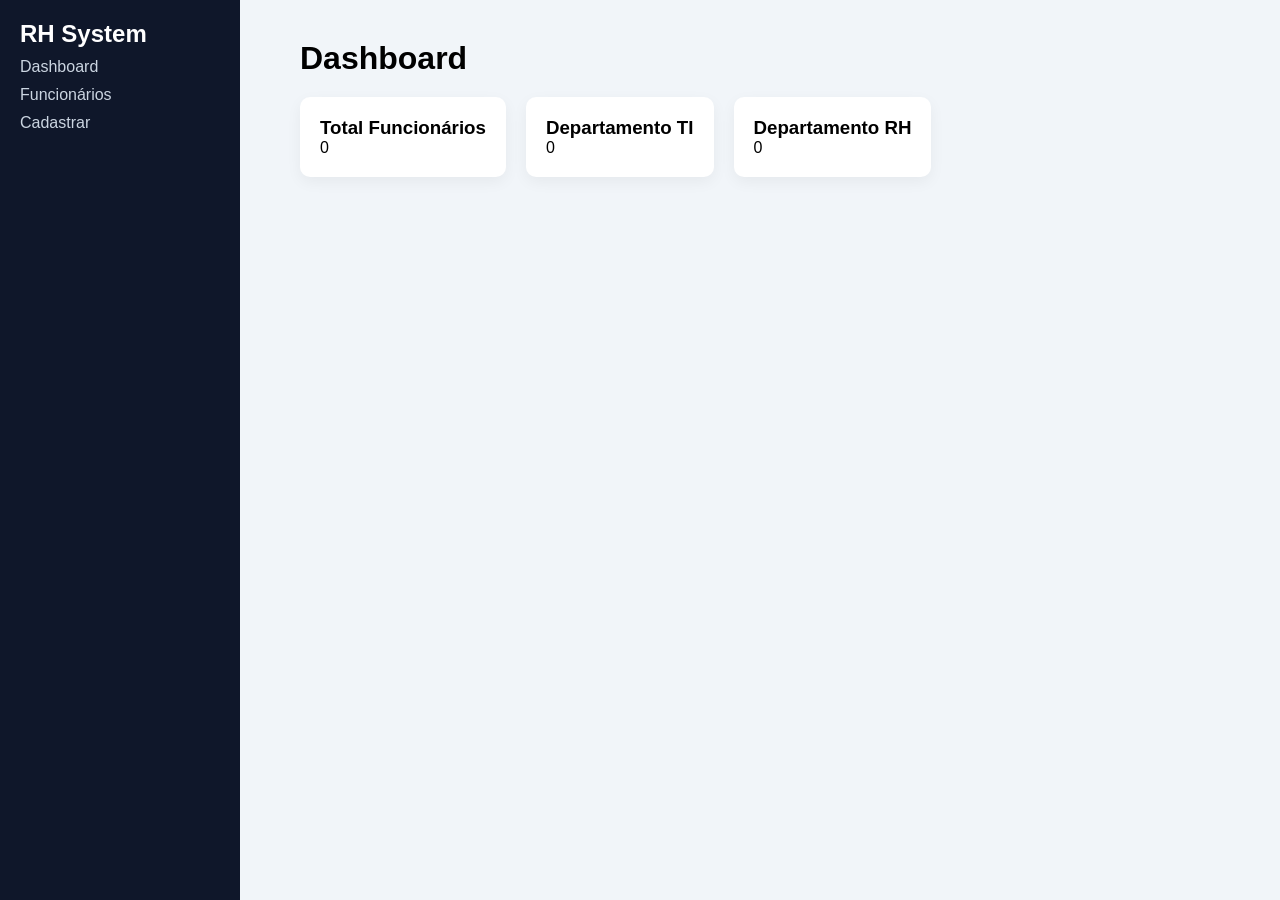
==== index.html @ 02bfdf27 "FrontEnd do projeto" ====
<!DOCTYPE html>
<html lang="pt-BR">
<head>
  <meta charset="UTF-8">
  <title>Dashboard - RH System</title>
  <link rel="stylesheet" href="css/style.css">
</head>
<body>

<aside class="sidebar">
  <h2>RH System</h2>
  <nav>
    <a href="index.html">Dashboard</a>
    <a href="funcionarios.html">Funcionários</a>
    <a href="cadastro.html">Cadastrar</a>
  </nav>
</aside>

<main class="content">
  <h1>Dashboard</h1>

  <div class="cards">
    <div class="card">
      <h3>Total Funcionários</h3>
      <p id="total"></p>
    </div>

    <div class="card">
      <h3>Departamento TI</h3>
      <p id="totalTI"></p>
    </div>

    <div class="card">
      <h3>Departamento RH</h3>
      <p id="totalRH"></p>
    </div>
  </div>
</main>

<script src="js/database.js"></script>
<script src="js/dashboard.js"></script>
</body>
</html>
---- css/style.css ----
* {
  margin: 0;
  padding: 0;
  box-sizing: border-box;
  font-family: Arial;
}

body {
  display: flex;
  background: #f1f5f9;
}

.sidebar {
  width: 240px;
  height: 100vh;
  background: #0f172a;
  color: white;
  padding: 20px;
  position: fixed;
}

.sidebar a {
  display: block;
  color: #cbd5e1;
  margin: 10px 0;
  text-decoration: none;
}

.sidebar a:hover {
  color: white;
}

.content {
  margin-left: 260px;
  padding: 40px;
  width: 100%;
}

.cards {
  display: flex;
  gap: 20px;
  margin-top: 20px;
}

.card {
  background: white;
  padding: 20px;
  border-radius: 10px;
  box-shadow: 0 5px 15px rgba(0,0,0,0.05);
}

.form {
  display: flex;
  flex-direction: column;
  gap: 15px;
  max-width: 400px;
}

input, select {
  padding: 8px;
}

button {
  padding: 8px;
  background: #2563eb;
  color: white;
  border: none;
  cursor: pointer;
}

table {
  width: 100%;
  margin-top: 20px;
  background: white;
  border-collapse: collapse;
}

th, td {
  padding: 10px;
  border-bottom: 1px solid #ddd;
}

@media (max-width: 768px) {
  .sidebar {
    position: relative;
    width: 100%;
    height: auto;
  }
  .content {
    margin-left: 0;
  }
}
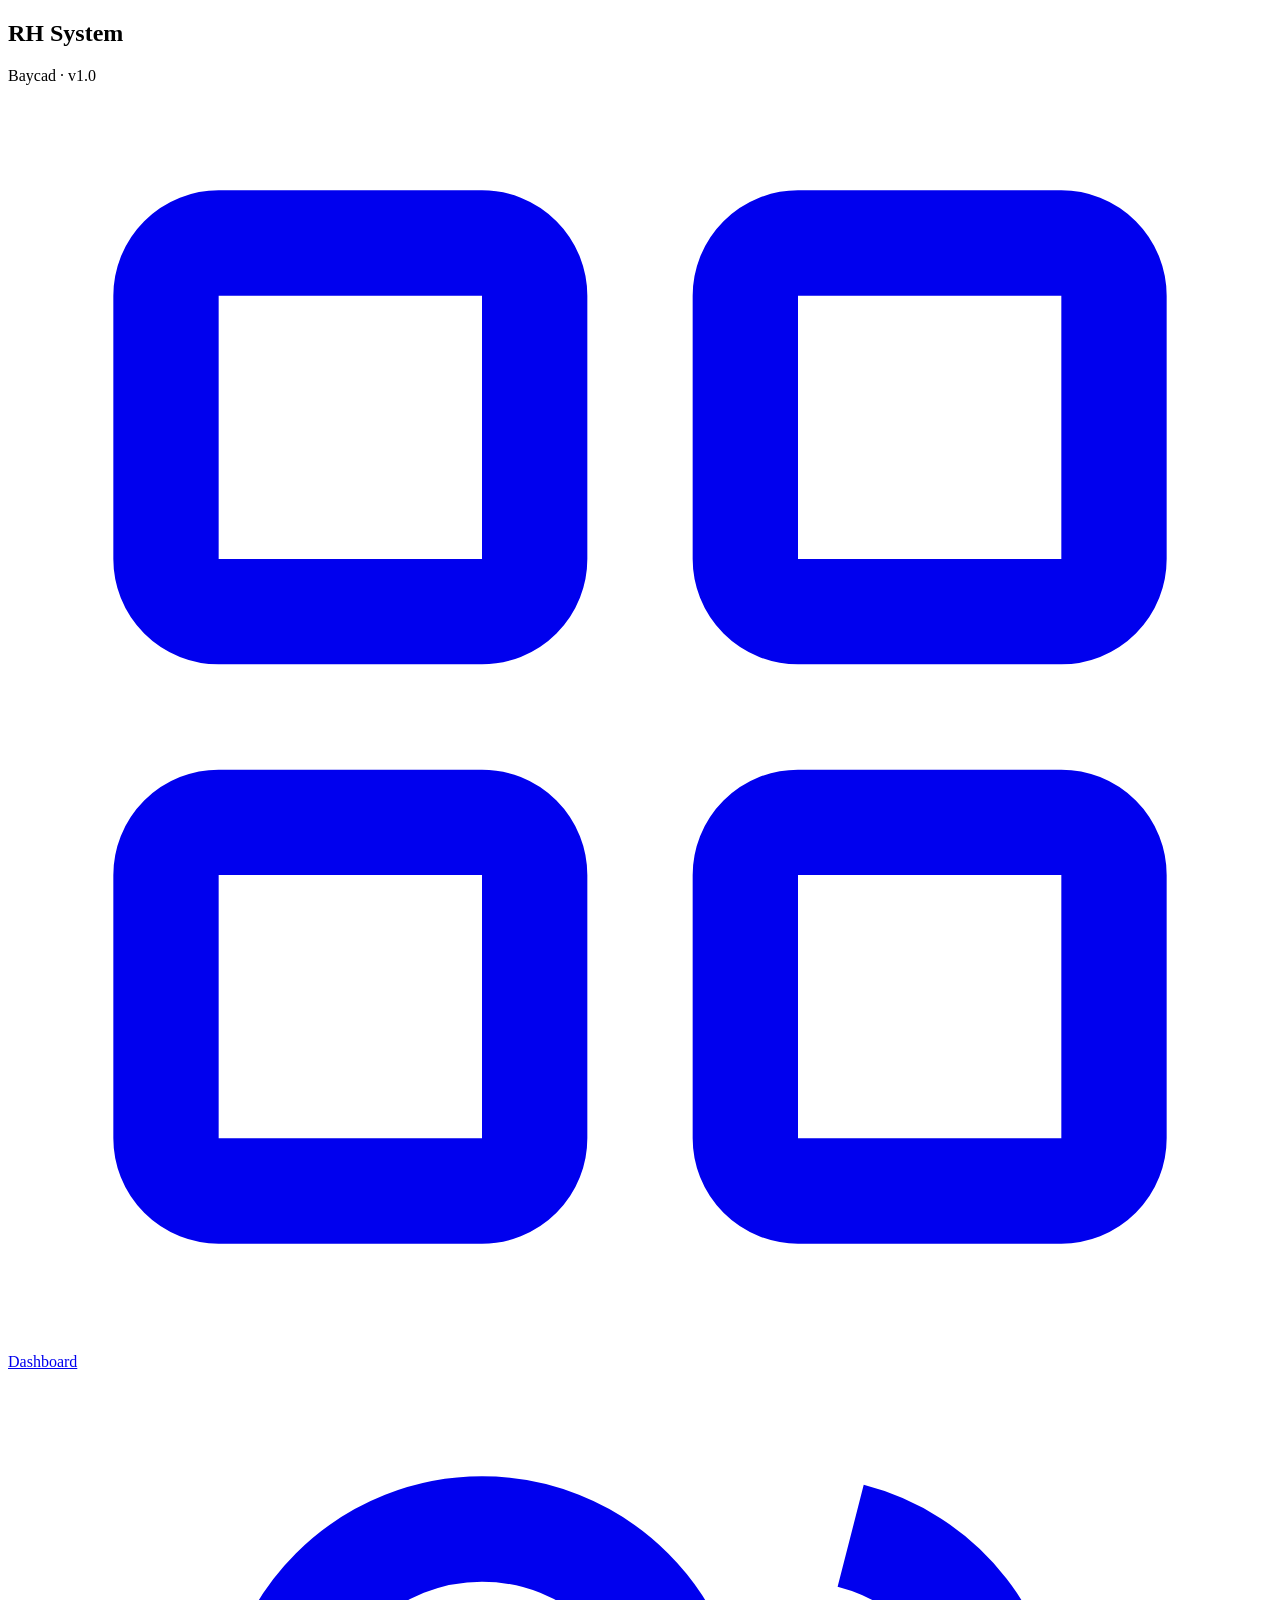
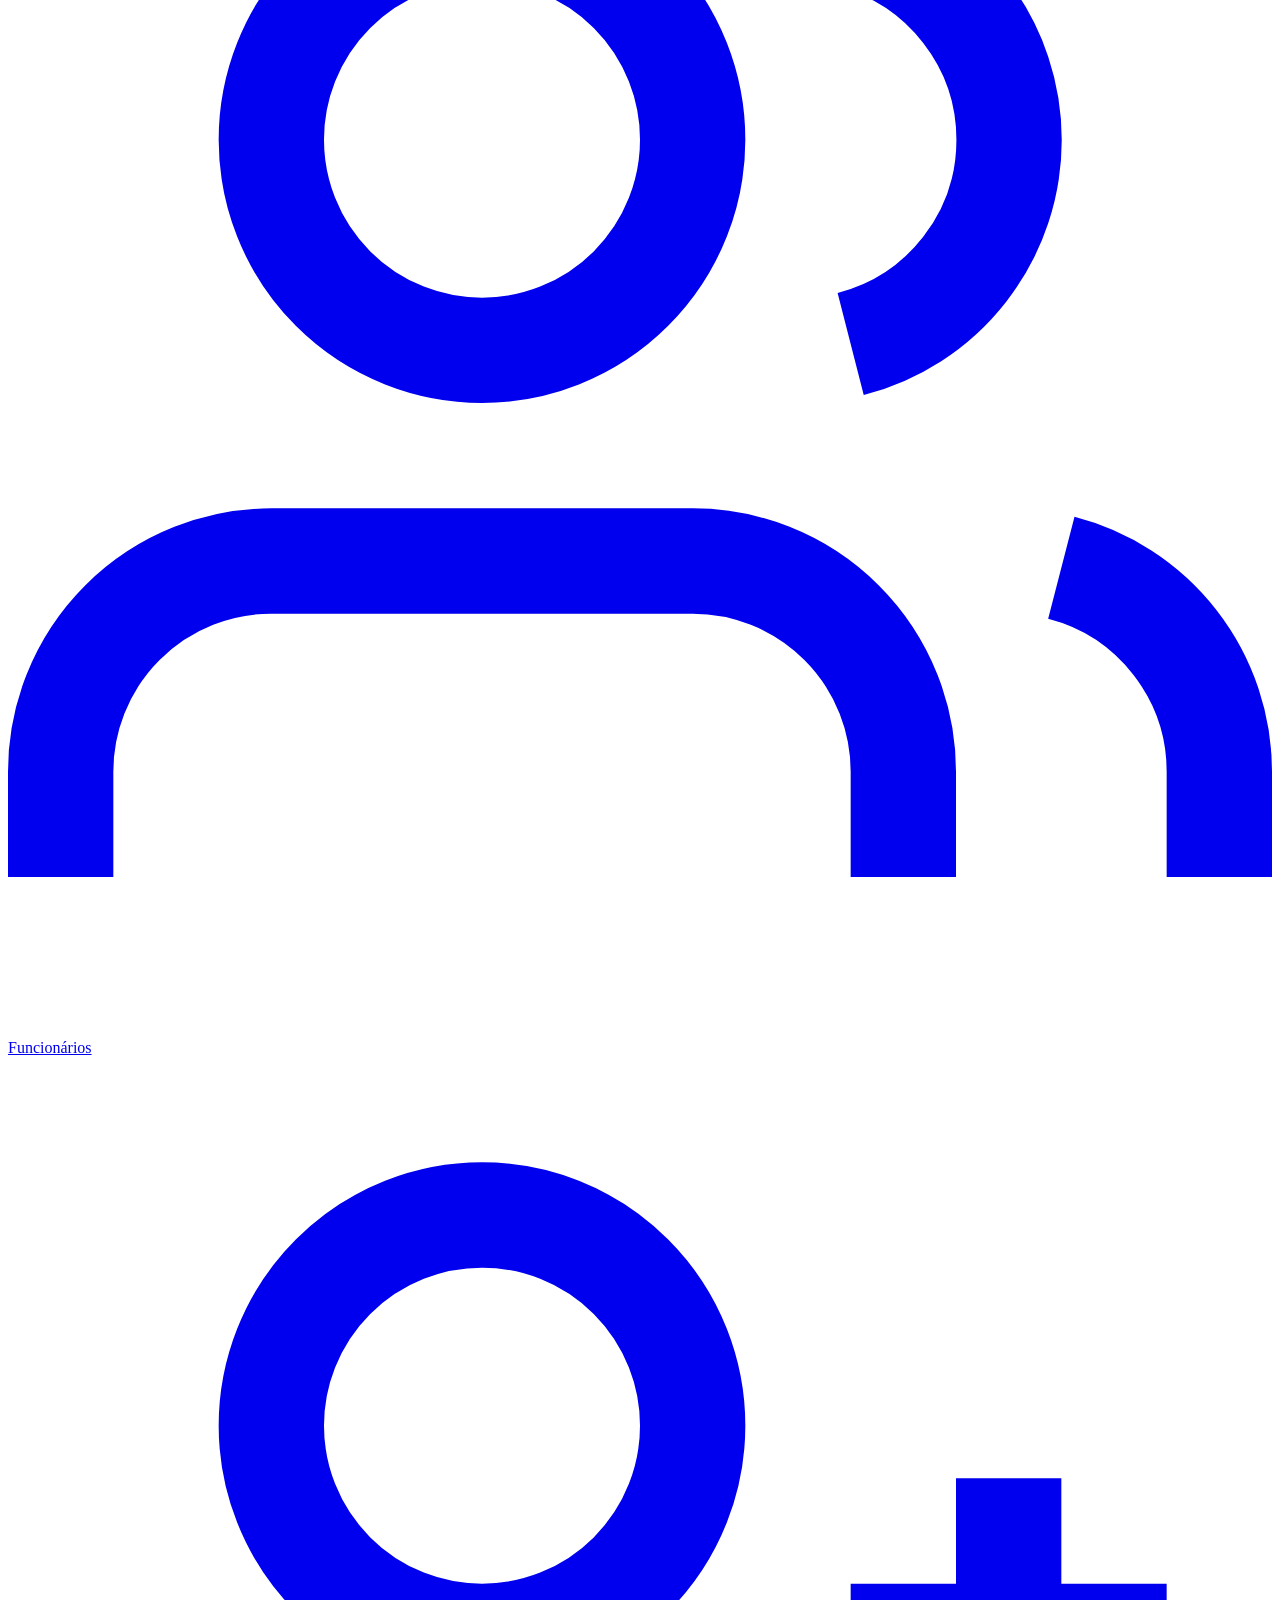
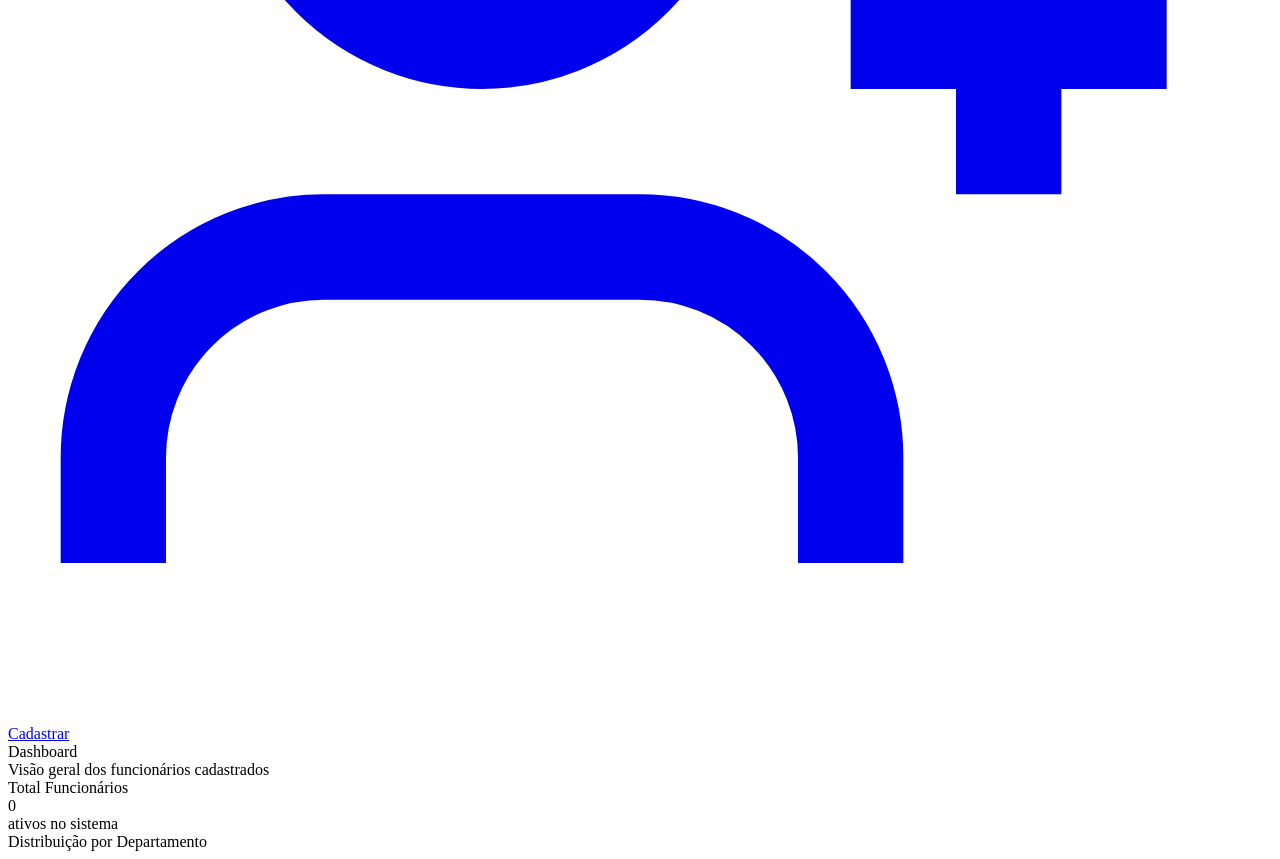
==== commit 5e9f9cc1: "atualização da interface do site" ====
--- a/index.html
+++ b/index.html
@@ -2,42 +2,75 @@
 <html lang="pt-BR">
 <head>
   <meta charset="UTF-8">
-  <title>Dashboard - RH System</title>
-  <link rel="stylesheet" href="css/style.css">
+  <meta name="viewport" content="width=device-width, initial-scale=1.0">
+  <title>Baycad RH — Dashboard</title>
+  <link href="https://fonts.googleapis.com/css2?family=DM+Sans:wght@300;400;500;600;700&family=DM+Mono:wght@400;500&display=swap" rel="stylesheet">
+  <link rel="stylesheet" href="/frontend/css/style.css">
 </head>
 <body>
 
-<aside class="sidebar">
-  <h2>RH System</h2>
-  <nav>
-    <a href="index.html">Dashboard</a>
-    <a href="funcionarios.html">Funcionários</a>
-    <a href="cadastro.html">Cadastrar</a>
+  <!-- SIDEBAR -->
+  <nav class="sidebar">
+    <div class="sidebar-logo">
+      <h1>RH System</h1>
+      <span>Baycad · v1.0</span>
+    </div>
+    <div class="sidebar-nav">
+      <a class="nav-item active" href="/frontend/index.html">
+        <svg class="nav-icon" fill="none" stroke="currentColor" stroke-width="2" viewBox="0 0 24 24">
+          <rect x="3" y="3" width="7" height="7" rx="1"/>
+          <rect x="14" y="3" width="7" height="7" rx="1"/>
+          <rect x="3" y="14" width="7" height="7" rx="1"/>
+          <rect x="14" y="14" width="7" height="7" rx="1"/>
+        </svg>
+        Dashboard
+      </a>
+      <a class="nav-item" href="/frontend/funcionarios.html">
+        <svg class="nav-icon" fill="none" stroke="currentColor" stroke-width="2" viewBox="0 0 24 24">
+          <path d="M17 21v-2a4 4 0 0 0-4-4H5a4 4 0 0 0-4 4v2"/>
+          <circle cx="9" cy="7" r="4"/>
+          <path d="M23 21v-2a4 4 0 0 0-3-3.87"/>
+          <path d="M16 3.13a4 4 0 0 1 0 7.75"/>
+        </svg>
+        Funcionários
+      </a>
+      <a class="nav-item" href="/frontend/cadastro.html">
+        <svg class="nav-icon" fill="none" stroke="currentColor" stroke-width="2" viewBox="0 0 24 24">
+          <path d="M16 21v-2a4 4 0 0 0-4-4H6a4 4 0 0 0-4 4v2"/>
+          <circle cx="9" cy="7" r="4"/>
+          <line x1="19" y1="8" x2="19" y2="14"/>
+          <line x1="22" y1="11" x2="16" y2="11"/>
+        </svg>
+        Cadastrar
+      </a>
+    </div>
   </nav>
-</aside>
 
-<main class="content">
-  <h1>Dashboard</h1>
-
-  <div class="cards">
-    <div class="card">
-      <h3>Total Funcionários</h3>
-      <p id="total"></p>
+  <!-- MAIN -->
+  <main class="main">
+    <div class="page-header">
+      <div class="page-title">Dashboard</div>
+      <div class="page-subtitle">Visão geral dos funcionários cadastrados</div>
     </div>
 
-    <div class="card">
-      <h3>Departamento TI</h3>
-      <p id="totalTI"></p>
+    <div class="stats-grid">
+      <div class="stat-card accent">
+        <div class="stat-label">Total Funcionários</div>
+        <div class="stat-value" id="dash-total">0</div>
+        <div class="stat-badge">ativos no sistema</div>
+      </div>
+      <div id="dept-cards-container"></div>
     </div>
 
-    <div class="card">
-      <h3>Departamento RH</h3>
-      <p id="totalRH"></p>
-    </div>
-  </div>
-</main>
+    <div class="section-title">Distribuição por Departamento</div>
+    <div class="dept-grid" id="dept-breakdown"></div>
+  </main>
 
-<script src="js/database.js"></script>
-<script src="js/dashboard.js"></script>
+  <!-- TOASTS -->
+  <div class="toast-container" id="toasts"></div>
+
+  <script src="/frontend/js/utils.js"></script>
+  <script src="/frontend/js/dashboard.js"></script>
+
 </body>
 </html>
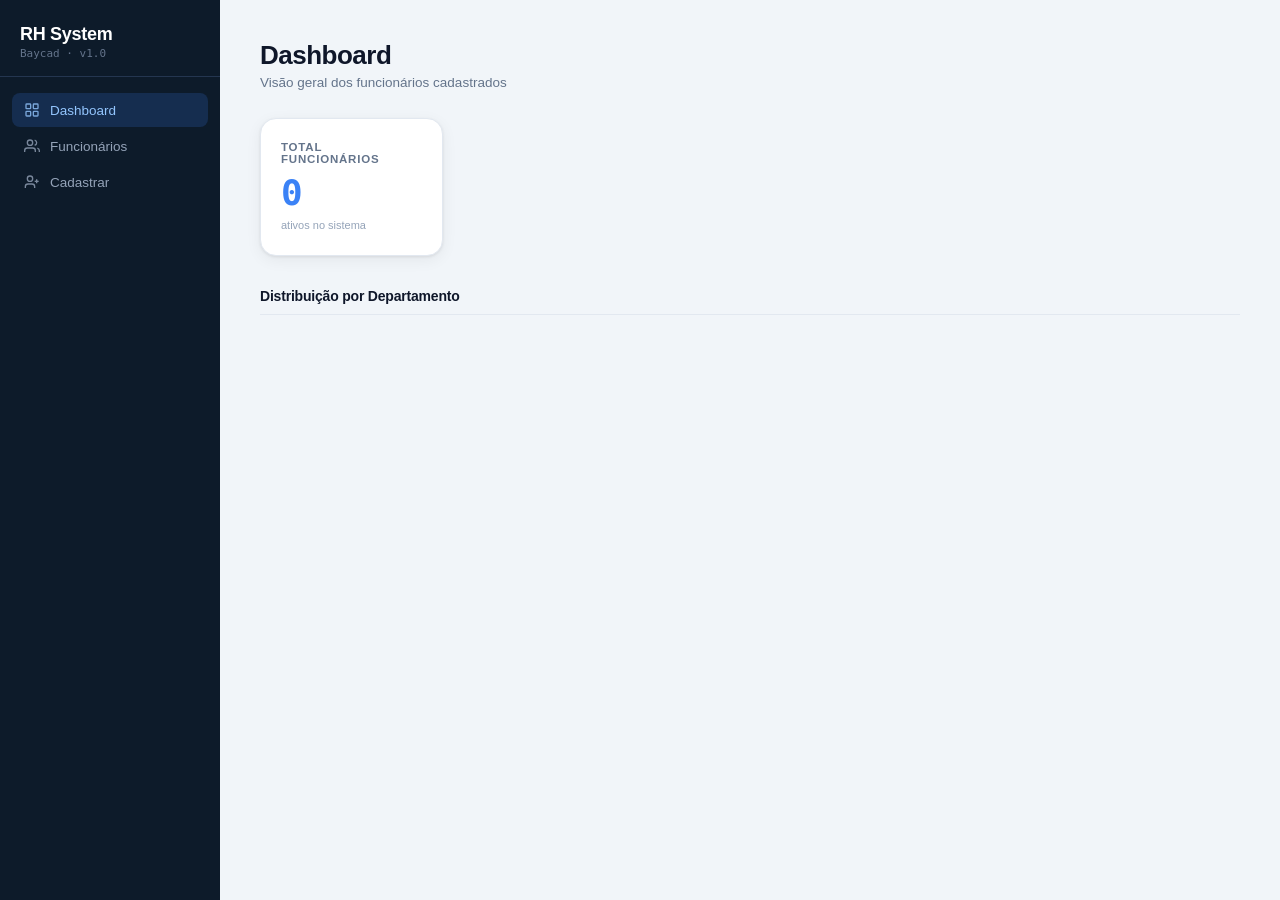
==== commit 344bebd4: "fix: corrige caminho do CSS" ====
--- a/index.html
+++ b/index.html
@@ -5,7 +5,7 @@
   <meta name="viewport" content="width=device-width, initial-scale=1.0">
   <title>Baycad RH — Dashboard</title>
   <link href="https://fonts.googleapis.com/css2?family=DM+Sans:wght@300;400;500;600;700&family=DM+Mono:wght@400;500&display=swap" rel="stylesheet">
-  <link rel="stylesheet" href="/frontend/css/style.css">
+  <link rel="stylesheet" href="css/style.css">
 </head>
 <body>
 
@@ -73,4 +73,4 @@
   <script src="/frontend/js/dashboard.js"></script>
 
 </body>
-</html>+</html>
--- a/css/style.css
+++ b/css/style.css
@@ -0,0 +1,529 @@
+:root {
+    --navy: #0d1b2a;
+    --navy-light: #1a2d42;
+    --navy-border: #243650;
+    --accent: #3b82f6;
+    --accent-hover: #2563eb;
+    --accent-soft: rgba(59,130,246,0.12);
+    --danger: #ef4444;
+    --danger-hover: #dc2626;
+    --danger-soft: rgba(239,68,68,0.1);
+    --success: #22c55e;
+    --success-soft: rgba(34,197,94,0.1);
+    --warn: #f59e0b;
+    --bg: #f1f5f9;
+    --surface: #ffffff;
+    --surface2: #f8fafc;
+    --text: #0f172a;
+    --text-muted: #64748b;
+    --text-light: #94a3b8;
+    --border: #e2e8f0;
+    --radius: 10px;
+    --radius-lg: 16px;
+    --shadow: 0 1px 3px rgba(0,0,0,0.08), 0 4px 16px rgba(0,0,0,0.06);
+    --shadow-lg: 0 8px 32px rgba(0,0,0,0.12);
+    --sidebar-w: 220px;
+    --transition: 0.18s ease;
+  }
+
+  * { box-sizing: border-box; margin: 0; padding: 0; }
+
+  body {
+    font-family: 'DM Sans', sans-serif;
+    background: var(--bg);
+    color: var(--text);
+    min-height: 100vh;
+    display: flex;
+  }
+
+  /* ── SIDEBAR ── */
+  .sidebar {
+    width: var(--sidebar-w);
+    background: var(--navy);
+    min-height: 100vh;
+    display: flex;
+    flex-direction: column;
+    position: fixed;
+    top: 0; left: 0; bottom: 0;
+    z-index: 100;
+  }
+
+  .sidebar-logo {
+    padding: 24px 20px 16px;
+    border-bottom: 1px solid var(--navy-border);
+  }
+
+  .sidebar-logo h1 {
+    font-size: 18px;
+    font-weight: 700;
+    color: #fff;
+    letter-spacing: -0.3px;
+  }
+
+  .sidebar-logo span {
+    font-size: 11px;
+    color: #64748b;
+    font-weight: 400;
+    display: block;
+    margin-top: 2px;
+    font-family: 'DM Mono', monospace;
+  }
+
+  .sidebar-nav {
+    padding: 16px 12px;
+    display: flex;
+    flex-direction: column;
+    gap: 2px;
+    flex: 1;
+  }
+
+  .nav-item {
+    display: flex;
+    align-items: center;
+    gap: 10px;
+    padding: 9px 12px;
+    border-radius: 8px;
+    color: #94a3b8;
+    font-size: 13.5px;
+    font-weight: 500;
+    cursor: pointer;
+    transition: all var(--transition);
+    text-decoration: none;
+    border: none;
+    background: none;
+    width: 100%;
+    text-align: left;
+  }
+
+  .nav-item:hover { background: rgba(255,255,255,0.06); color: #cbd5e1; }
+
+  .nav-item.active {
+    background: rgba(59,130,246,0.18);
+    color: #93c5fd;
+  }
+
+  .nav-icon {
+    width: 16px;
+    height: 16px;
+    opacity: 0.8;
+    flex-shrink: 0;
+  }
+
+  /* ── MAIN ── */
+  .main {
+    margin-left: var(--sidebar-w);
+    flex: 1;
+    padding: 40px;
+    min-height: 100vh;
+  }
+
+  /* ── PAGE HEADER ── */
+  .page-header {
+    margin-bottom: 28px;
+  }
+
+  .page-title {
+    font-size: 26px;
+    font-weight: 700;
+    letter-spacing: -0.5px;
+    color: var(--text);
+  }
+
+  .page-subtitle {
+    font-size: 13.5px;
+    color: var(--text-muted);
+    margin-top: 4px;
+  }
+
+  /* ── SCREEN ── */
+  .screen { display: none; }
+  .screen.active { display: block; }
+
+  /* ── DASHBOARD CARDS ── */
+  .stats-grid {
+    display: grid;
+    grid-template-columns: repeat(auto-fill, minmax(180px, 1fr));
+    gap: 16px;
+    margin-bottom: 32px;
+  }
+
+  .stat-card {
+    background: var(--surface);
+    border: 1px solid var(--border);
+    border-radius: var(--radius-lg);
+    padding: 22px 20px;
+    box-shadow: var(--shadow);
+    transition: box-shadow var(--transition), transform var(--transition);
+  }
+
+  .stat-card:hover { box-shadow: var(--shadow-lg); transform: translateY(-1px); }
+
+  .stat-label {
+    font-size: 11.5px;
+    font-weight: 600;
+    text-transform: uppercase;
+    letter-spacing: 0.8px;
+    color: var(--text-muted);
+    margin-bottom: 10px;
+  }
+
+  .stat-value {
+    font-size: 36px;
+    font-weight: 700;
+    color: var(--text);
+    line-height: 1;
+    font-family: 'DM Mono', monospace;
+  }
+
+  .stat-card.accent .stat-value { color: var(--accent); }
+  .stat-card.success .stat-value { color: var(--success); }
+  .stat-card.warn .stat-value { color: var(--warn); }
+
+  .stat-badge {
+    display: inline-flex;
+    align-items: center;
+    gap: 4px;
+    margin-top: 8px;
+    font-size: 11px;
+    font-weight: 500;
+    color: var(--text-light);
+  }
+
+  /* ── DEPT BREAKDOWN ── */
+  .dept-grid {
+    display: grid;
+    grid-template-columns: repeat(auto-fill, minmax(140px, 1fr));
+    gap: 12px;
+    margin-top: 16px;
+  }
+
+  .dept-pill {
+    background: var(--surface2);
+    border: 1px solid var(--border);
+    border-radius: var(--radius);
+    padding: 14px 16px;
+    display: flex;
+    flex-direction: column;
+    gap: 6px;
+  }
+
+  .dept-pill-label { font-size: 12px; font-weight: 600; color: var(--text-muted); }
+  .dept-pill-count { font-size: 22px; font-weight: 700; font-family: 'DM Mono', monospace; color: var(--text); }
+
+  /* ── SECTION TITLE ── */
+  .section-title {
+    font-size: 14px;
+    font-weight: 700;
+    color: var(--text);
+    letter-spacing: -0.2px;
+    margin-bottom: 14px;
+    padding-bottom: 10px;
+    border-bottom: 1px solid var(--border);
+  }
+
+  /* ── TOOLBAR ── */
+  .toolbar {
+    display: flex;
+    gap: 10px;
+    align-items: center;
+    margin-bottom: 18px;
+    flex-wrap: wrap;
+  }
+
+  .search-input {
+    flex: 1;
+    min-width: 200px;
+    padding: 10px 14px;
+    border: 1.5px solid var(--border);
+    border-radius: var(--radius);
+    font-size: 13.5px;
+    font-family: 'DM Sans', sans-serif;
+    background: var(--surface);
+    color: var(--text);
+    transition: border-color var(--transition), box-shadow var(--transition);
+    outline: none;
+  }
+
+  .search-input:focus {
+    border-color: var(--accent);
+    box-shadow: 0 0 0 3px var(--accent-soft);
+  }
+
+  .search-input::placeholder { color: var(--text-light); }
+
+  select.filter-select {
+    padding: 10px 14px;
+    border: 1.5px solid var(--border);
+    border-radius: var(--radius);
+    font-size: 13.5px;
+    font-family: 'DM Sans', sans-serif;
+    background: var(--surface);
+    color: var(--text);
+    cursor: pointer;
+    outline: none;
+    transition: border-color var(--transition);
+  }
+
+  select.filter-select:focus { border-color: var(--accent); }
+
+  .btn {
+    display: inline-flex;
+    align-items: center;
+    gap: 6px;
+    padding: 10px 18px;
+    border-radius: var(--radius);
+    font-size: 13.5px;
+    font-weight: 600;
+    font-family: 'DM Sans', sans-serif;
+    cursor: pointer;
+    border: none;
+    transition: all var(--transition);
+    white-space: nowrap;
+  }
+
+  .btn-primary { background: var(--accent); color: #fff; }
+  .btn-primary:hover { background: var(--accent-hover); }
+
+  .btn-danger { background: var(--danger); color: #fff; font-size: 12.5px; padding: 7px 13px; }
+  .btn-danger:hover { background: var(--danger-hover); }
+
+  .btn-ghost {
+    background: transparent;
+    color: var(--text-muted);
+    border: 1.5px solid var(--border);
+  }
+  .btn-ghost:hover { background: var(--surface2); color: var(--text); }
+
+  /* ── TABLE ── */
+  .table-wrap {
+    background: var(--surface);
+    border: 1px solid var(--border);
+    border-radius: var(--radius-lg);
+    box-shadow: var(--shadow);
+    overflow: hidden;
+  }
+
+  table {
+    width: 100%;
+    border-collapse: collapse;
+  }
+
+  thead th {
+    background: var(--surface2);
+    padding: 13px 16px;
+    font-size: 11.5px;
+    font-weight: 700;
+    text-transform: uppercase;
+    letter-spacing: 0.6px;
+    color: var(--text-muted);
+    text-align: left;
+    border-bottom: 1.5px solid var(--border);
+  }
+
+  tbody tr {
+    border-bottom: 1px solid var(--border);
+    transition: background var(--transition);
+  }
+
+  tbody tr:last-child { border-bottom: none; }
+  tbody tr:hover { background: var(--surface2); }
+
+  tbody td {
+    padding: 14px 16px;
+    font-size: 13.5px;
+    color: var(--text);
+    vertical-align: middle;
+  }
+
+  .cpf-cell {
+    font-family: 'DM Mono', monospace;
+    font-size: 12.5px;
+    color: var(--text-muted);
+  }
+
+  .badge {
+    display: inline-flex;
+    align-items: center;
+    padding: 3px 10px;
+    border-radius: 20px;
+    font-size: 11.5px;
+    font-weight: 600;
+  }
+
+  .badge-ti { background: var(--accent-soft); color: var(--accent); }
+  .badge-rh { background: var(--success-soft); color: var(--success); }
+  .badge-financeiro { background: rgba(245,158,11,0.1); color: var(--warn); }
+  .badge-comercial { background: rgba(139,92,246,0.1); color: #8b5cf6; }
+  .badge-operacoes { background: rgba(236,72,153,0.1); color: #ec4899; }
+
+  .nivel-badge {
+    display: inline-flex;
+    align-items: center;
+    padding: 3px 10px;
+    border-radius: 20px;
+    font-size: 11px;
+    font-weight: 600;
+    background: var(--surface2);
+    color: var(--text-muted);
+    border: 1px solid var(--border);
+  }
+
+  .empty-state {
+    text-align: center;
+    padding: 56px 24px;
+    color: var(--text-muted);
+  }
+
+  .empty-state svg { margin: 0 auto 12px; display: block; opacity: 0.3; }
+  .empty-state p { font-size: 14px; }
+
+  /* ── FORM ── */
+  .form-card {
+    background: var(--surface);
+    border: 1px solid var(--border);
+    border-radius: var(--radius-lg);
+    padding: 32px;
+    max-width: 520px;
+    box-shadow: var(--shadow);
+  }
+
+  .form-grid {
+    display: flex;
+    flex-direction: column;
+    gap: 18px;
+  }
+
+  .form-group { display: flex; flex-direction: column; gap: 6px; }
+
+  .form-label {
+    font-size: 12.5px;
+    font-weight: 600;
+    color: var(--text);
+    letter-spacing: 0.1px;
+  }
+
+  .form-label .required { color: var(--danger); margin-left: 2px; }
+
+  .form-input, .form-select {
+    padding: 11px 14px;
+    border: 1.5px solid var(--border);
+    border-radius: var(--radius);
+    font-size: 14px;
+    font-family: 'DM Sans', sans-serif;
+    color: var(--text);
+    background: var(--surface);
+    outline: none;
+    transition: border-color var(--transition), box-shadow var(--transition);
+  }
+
+  .form-input:focus, .form-select:focus {
+    border-color: var(--accent);
+    box-shadow: 0 0 0 3px var(--accent-soft);
+  }
+
+  .form-input.error { border-color: var(--danger); }
+  .form-input.error:focus { box-shadow: 0 0 0 3px var(--danger-soft); }
+
+  .field-error {
+    font-size: 12px;
+    color: var(--danger);
+    font-weight: 500;
+    display: none;
+  }
+
+  .field-error.show { display: block; }
+
+  .form-hint { font-size: 11.5px; color: var(--text-light); }
+
+  .form-actions {
+    display: flex;
+    gap: 10px;
+    margin-top: 6px;
+  }
+
+  /* ── MODAL ── */
+  .modal-overlay {
+    position: fixed; inset: 0;
+    background: rgba(0,0,0,0.45);
+    display: flex;
+    align-items: center;
+    justify-content: center;
+    z-index: 999;
+    opacity: 0;
+    pointer-events: none;
+    transition: opacity 0.2s ease;
+    backdrop-filter: blur(2px);
+  }
+
+  .modal-overlay.open { opacity: 1; pointer-events: all; }
+
+  .modal {
+    background: var(--surface);
+    border-radius: var(--radius-lg);
+    padding: 28px;
+    max-width: 420px;
+    width: 90%;
+    box-shadow: var(--shadow-lg);
+    transform: translateY(10px) scale(0.98);
+    transition: transform 0.2s ease;
+  }
+
+  .modal-overlay.open .modal { transform: translateY(0) scale(1); }
+
+  .modal-icon {
+    width: 44px; height: 44px;
+    background: var(--danger-soft);
+    border-radius: 50%;
+    display: flex;
+    align-items: center;
+    justify-content: center;
+    margin-bottom: 14px;
+  }
+
+  .modal h3 {
+    font-size: 17px;
+    font-weight: 700;
+    margin-bottom: 8px;
+  }
+
+  .modal p {
+    font-size: 13.5px;
+    color: var(--text-muted);
+    line-height: 1.6;
+    margin-bottom: 20px;
+  }
+
+  .modal-actions { display: flex; gap: 10px; justify-content: flex-end; }
+
+  /* ── TOAST ── */
+  .toast-container {
+    position: fixed;
+    bottom: 24px; right: 24px;
+    display: flex;
+    flex-direction: column;
+    gap: 10px;
+    z-index: 9999;
+  }
+
+  .toast {
+    background: var(--navy);
+    color: #fff;
+    padding: 12px 18px;
+    border-radius: var(--radius);
+    font-size: 13.5px;
+    font-weight: 500;
+    box-shadow: var(--shadow-lg);
+    display: flex;
+    align-items: center;
+    gap: 10px;
+    transform: translateX(120%);
+    transition: transform 0.3s cubic-bezier(0.16,1,0.3,1);
+    min-width: 240px;
+  }
+
+  .toast.show { transform: translateX(0); }
+  .toast.success { border-left: 3px solid var(--success); }
+  .toast.error { border-left: 3px solid var(--danger); }
+
+  /* ── MISC ── */
+  .divider { height: 1px; background: var(--border); margin: 24px 0; }
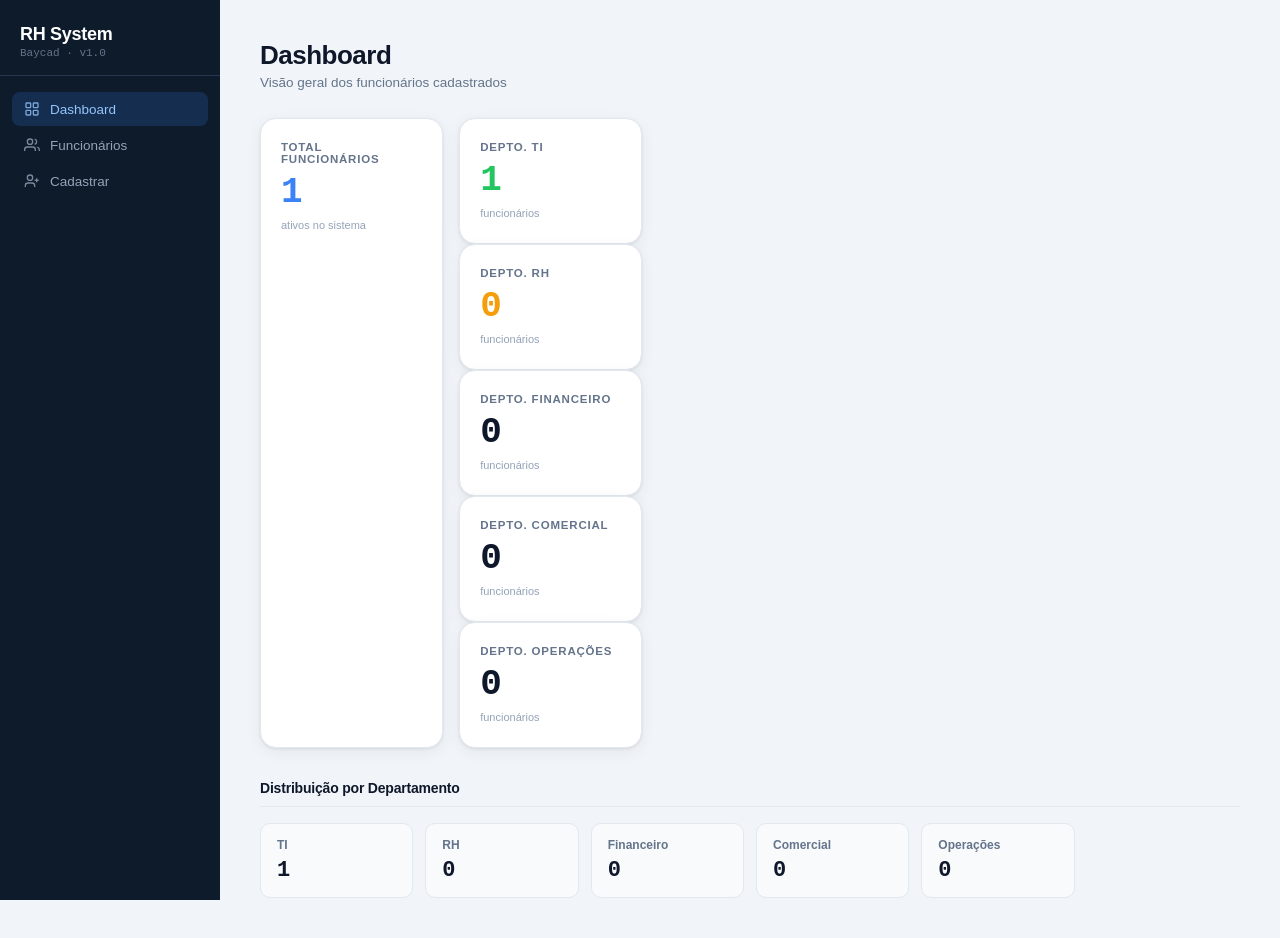
==== commit 7154a0eb: "fix: remove prefixo /frontend/ dos links" ====
--- a/index.html
+++ b/index.html
@@ -16,7 +16,7 @@
       <span>Baycad · v1.0</span>
     </div>
     <div class="sidebar-nav">
-      <a class="nav-item active" href="/frontend/index.html">
+      <a class="nav-item active" href="index.html">
         <svg class="nav-icon" fill="none" stroke="currentColor" stroke-width="2" viewBox="0 0 24 24">
           <rect x="3" y="3" width="7" height="7" rx="1"/>
           <rect x="14" y="3" width="7" height="7" rx="1"/>
@@ -25,7 +25,7 @@
         </svg>
         Dashboard
       </a>
-      <a class="nav-item" href="/frontend/funcionarios.html">
+      <a class="nav-item" href="funcionarios.html">
         <svg class="nav-icon" fill="none" stroke="currentColor" stroke-width="2" viewBox="0 0 24 24">
           <path d="M17 21v-2a4 4 0 0 0-4-4H5a4 4 0 0 0-4 4v2"/>
           <circle cx="9" cy="7" r="4"/>
@@ -34,7 +34,7 @@
         </svg>
         Funcionários
       </a>
-      <a class="nav-item" href="/frontend/cadastro.html">
+      <a class="nav-item" href="cadastro.html">
         <svg class="nav-icon" fill="none" stroke="currentColor" stroke-width="2" viewBox="0 0 24 24">
           <path d="M16 21v-2a4 4 0 0 0-4-4H6a4 4 0 0 0-4 4v2"/>
           <circle cx="9" cy="7" r="4"/>
@@ -69,8 +69,8 @@
   <!-- TOASTS -->
   <div class="toast-container" id="toasts"></div>
 
-  <script src="/frontend/js/utils.js"></script>
-  <script src="/frontend/js/dashboard.js"></script>
+  <script src="js/utils.js"></script>
+  <script src="js/dashboard.js"></script>
 
 </body>
 </html>
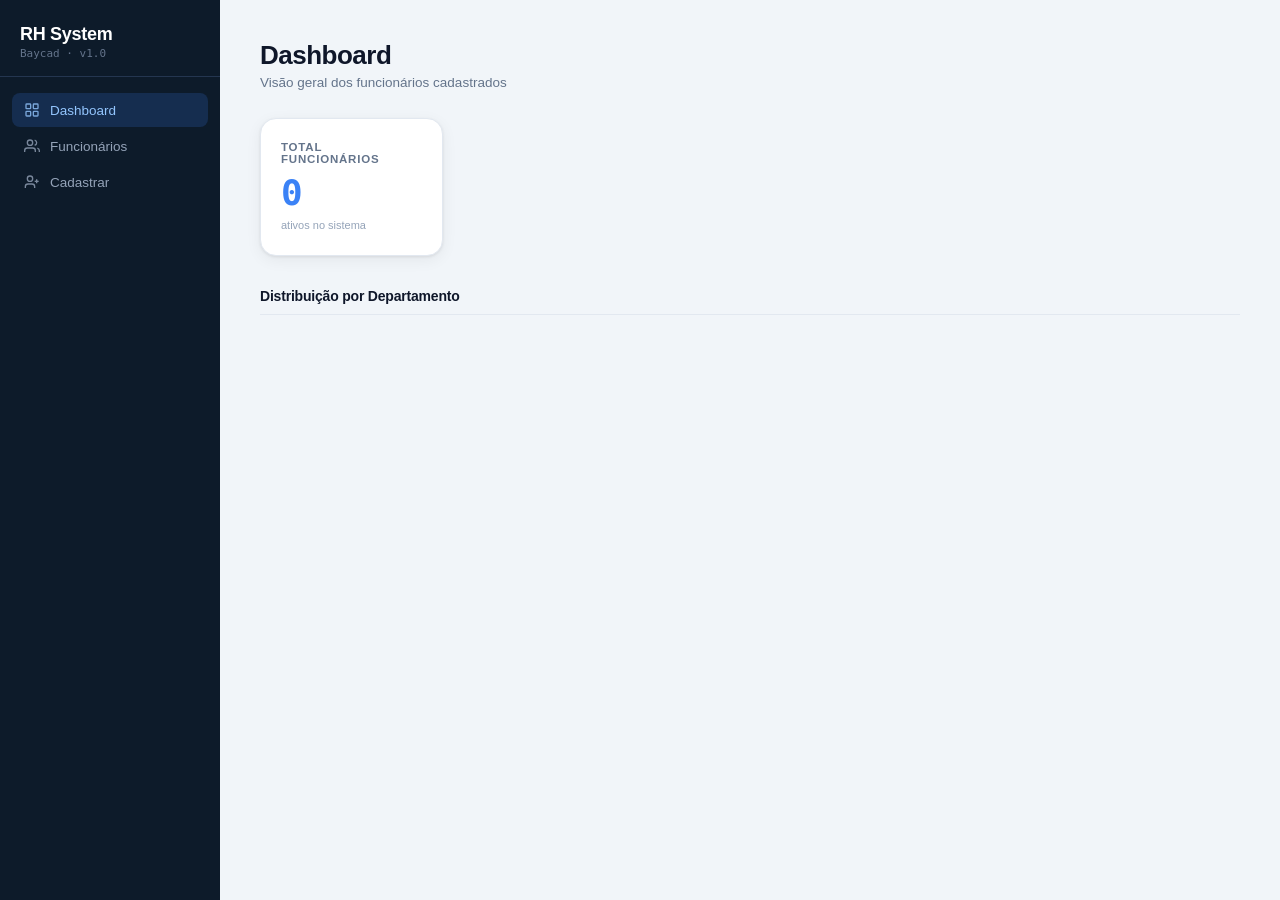
==== commit 86211cb0: "novos arquivos e mexidas com Python. adicionado o Back-end em python e fast api e alterações nos arq" ====
--- a/index.html
+++ b/index.html
@@ -1,76 +1,76 @@
-<!DOCTYPE html>
-<html lang="pt-BR">
-<head>
-  <meta charset="UTF-8">
-  <meta name="viewport" content="width=device-width, initial-scale=1.0">
-  <title>Baycad RH — Dashboard</title>
-  <link href="https://fonts.googleapis.com/css2?family=DM+Sans:wght@300;400;500;600;700&family=DM+Mono:wght@400;500&display=swap" rel="stylesheet">
-  <link rel="stylesheet" href="css/style.css">
-</head>
-<body>
-
-  <!-- SIDEBAR -->
-  <nav class="sidebar">
-    <div class="sidebar-logo">
-      <h1>RH System</h1>
-      <span>Baycad · v1.0</span>
-    </div>
-    <div class="sidebar-nav">
-      <a class="nav-item active" href="index.html">
-        <svg class="nav-icon" fill="none" stroke="currentColor" stroke-width="2" viewBox="0 0 24 24">
-          <rect x="3" y="3" width="7" height="7" rx="1"/>
-          <rect x="14" y="3" width="7" height="7" rx="1"/>
-          <rect x="3" y="14" width="7" height="7" rx="1"/>
-          <rect x="14" y="14" width="7" height="7" rx="1"/>
-        </svg>
-        Dashboard
-      </a>
-      <a class="nav-item" href="funcionarios.html">
-        <svg class="nav-icon" fill="none" stroke="currentColor" stroke-width="2" viewBox="0 0 24 24">
-          <path d="M17 21v-2a4 4 0 0 0-4-4H5a4 4 0 0 0-4 4v2"/>
-          <circle cx="9" cy="7" r="4"/>
-          <path d="M23 21v-2a4 4 0 0 0-3-3.87"/>
-          <path d="M16 3.13a4 4 0 0 1 0 7.75"/>
-        </svg>
-        Funcionários
-      </a>
-      <a class="nav-item" href="cadastro.html">
-        <svg class="nav-icon" fill="none" stroke="currentColor" stroke-width="2" viewBox="0 0 24 24">
-          <path d="M16 21v-2a4 4 0 0 0-4-4H6a4 4 0 0 0-4 4v2"/>
-          <circle cx="9" cy="7" r="4"/>
-          <line x1="19" y1="8" x2="19" y2="14"/>
-          <line x1="22" y1="11" x2="16" y2="11"/>
-        </svg>
-        Cadastrar
-      </a>
-    </div>
-  </nav>
-
-  <!-- MAIN -->
-  <main class="main">
-    <div class="page-header">
-      <div class="page-title">Dashboard</div>
-      <div class="page-subtitle">Visão geral dos funcionários cadastrados</div>
-    </div>
-
-    <div class="stats-grid">
-      <div class="stat-card accent">
-        <div class="stat-label">Total Funcionários</div>
-        <div class="stat-value" id="dash-total">0</div>
-        <div class="stat-badge">ativos no sistema</div>
-      </div>
-      <div id="dept-cards-container"></div>
-    </div>
-
-    <div class="section-title">Distribuição por Departamento</div>
-    <div class="dept-grid" id="dept-breakdown"></div>
-  </main>
-
-  <!-- TOASTS -->
-  <div class="toast-container" id="toasts"></div>
-
-  <script src="js/utils.js"></script>
-  <script src="js/dashboard.js"></script>
-
-</body>
-</html>
+<!DOCTYPE html>
+<html lang="pt-BR">
+<head>
+  <meta charset="UTF-8">
+  <meta name="viewport" content="width=device-width, initial-scale=1.0">
+  <title>Baycad RH — Dashboard</title>
+  <link href="https://fonts.googleapis.com/css2?family=DM+Sans:wght@300;400;500;600;700&family=DM+Mono:wght@400;500&display=swap" rel="stylesheet">
+  <link rel="stylesheet" href="css/style.css">
+</head>
+<body>
+
+  <!-- SIDEBAR -->
+  <nav class="sidebar">
+    <div class="sidebar-logo">
+      <h1>RH System</h1>
+      <span>Baycad · v1.0</span>
+    </div>
+    <div class="sidebar-nav">
+      <a class="nav-item active" href="index.html">
+        <svg class="nav-icon" fill="none" stroke="currentColor" stroke-width="2" viewBox="0 0 24 24">
+          <rect x="3" y="3" width="7" height="7" rx="1"/>
+          <rect x="14" y="3" width="7" height="7" rx="1"/>
+          <rect x="3" y="14" width="7" height="7" rx="1"/>
+          <rect x="14" y="14" width="7" height="7" rx="1"/>
+        </svg>
+        Dashboard
+      </a>
+      <a class="nav-item" href="funcionarios.html">
+        <svg class="nav-icon" fill="none" stroke="currentColor" stroke-width="2" viewBox="0 0 24 24">
+          <path d="M17 21v-2a4 4 0 0 0-4-4H5a4 4 0 0 0-4 4v2"/>
+          <circle cx="9" cy="7" r="4"/>
+          <path d="M23 21v-2a4 4 0 0 0-3-3.87"/>
+          <path d="M16 3.13a4 4 0 0 1 0 7.75"/>
+        </svg>
+        Funcionários
+      </a>
+      <a class="nav-item" href="cadastro.html">
+        <svg class="nav-icon" fill="none" stroke="currentColor" stroke-width="2" viewBox="0 0 24 24">
+          <path d="M16 21v-2a4 4 0 0 0-4-4H6a4 4 0 0 0-4 4v2"/>
+          <circle cx="9" cy="7" r="4"/>
+          <line x1="19" y1="8" x2="19" y2="14"/>
+          <line x1="22" y1="11" x2="16" y2="11"/>
+        </svg>
+        Cadastrar
+      </a>
+    </div>
+  </nav>
+
+  <!-- MAIN -->
+  <main class="main">
+    <div class="page-header">
+      <div class="page-title">Dashboard</div>
+      <div class="page-subtitle">Visão geral dos funcionários cadastrados</div>
+    </div>
+
+    <div class="stats-grid">
+      <div class="stat-card accent">
+        <div class="stat-label">Total Funcionários</div>
+        <div class="stat-value" id="dash-total">0</div>
+        <div class="stat-badge">ativos no sistema</div>
+      </div>
+      <div id="dept-cards-container"></div>
+    </div>
+
+    <div class="section-title">Distribuição por Departamento</div>
+    <div class="dept-grid" id="dept-breakdown"></div>
+  </main>
+
+  <!-- TOASTS -->
+  <div class="toast-container" id="toasts"></div>
+
+  <script src="js/utils.js"></script>
+  <script src="js/dashboard.js"></script>
+
+</body>
+</html>
--- a/css/style.css
+++ b/css/style.css
@@ -1,529 +1,529 @@
-:root {
-    --navy: #0d1b2a;
-    --navy-light: #1a2d42;
-    --navy-border: #243650;
-    --accent: #3b82f6;
-    --accent-hover: #2563eb;
-    --accent-soft: rgba(59,130,246,0.12);
-    --danger: #ef4444;
-    --danger-hover: #dc2626;
-    --danger-soft: rgba(239,68,68,0.1);
-    --success: #22c55e;
-    --success-soft: rgba(34,197,94,0.1);
-    --warn: #f59e0b;
-    --bg: #f1f5f9;
-    --surface: #ffffff;
-    --surface2: #f8fafc;
-    --text: #0f172a;
-    --text-muted: #64748b;
-    --text-light: #94a3b8;
-    --border: #e2e8f0;
-    --radius: 10px;
-    --radius-lg: 16px;
-    --shadow: 0 1px 3px rgba(0,0,0,0.08), 0 4px 16px rgba(0,0,0,0.06);
-    --shadow-lg: 0 8px 32px rgba(0,0,0,0.12);
-    --sidebar-w: 220px;
-    --transition: 0.18s ease;
-  }
-
-  * { box-sizing: border-box; margin: 0; padding: 0; }
-
-  body {
-    font-family: 'DM Sans', sans-serif;
-    background: var(--bg);
-    color: var(--text);
-    min-height: 100vh;
-    display: flex;
-  }
-
-  /* ── SIDEBAR ── */
-  .sidebar {
-    width: var(--sidebar-w);
-    background: var(--navy);
-    min-height: 100vh;
-    display: flex;
-    flex-direction: column;
-    position: fixed;
-    top: 0; left: 0; bottom: 0;
-    z-index: 100;
-  }
-
-  .sidebar-logo {
-    padding: 24px 20px 16px;
-    border-bottom: 1px solid var(--navy-border);
-  }
-
-  .sidebar-logo h1 {
-    font-size: 18px;
-    font-weight: 700;
-    color: #fff;
-    letter-spacing: -0.3px;
-  }
-
-  .sidebar-logo span {
-    font-size: 11px;
-    color: #64748b;
-    font-weight: 400;
-    display: block;
-    margin-top: 2px;
-    font-family: 'DM Mono', monospace;
-  }
-
-  .sidebar-nav {
-    padding: 16px 12px;
-    display: flex;
-    flex-direction: column;
-    gap: 2px;
-    flex: 1;
-  }
-
-  .nav-item {
-    display: flex;
-    align-items: center;
-    gap: 10px;
-    padding: 9px 12px;
-    border-radius: 8px;
-    color: #94a3b8;
-    font-size: 13.5px;
-    font-weight: 500;
-    cursor: pointer;
-    transition: all var(--transition);
-    text-decoration: none;
-    border: none;
-    background: none;
-    width: 100%;
-    text-align: left;
-  }
-
-  .nav-item:hover { background: rgba(255,255,255,0.06); color: #cbd5e1; }
-
-  .nav-item.active {
-    background: rgba(59,130,246,0.18);
-    color: #93c5fd;
-  }
-
-  .nav-icon {
-    width: 16px;
-    height: 16px;
-    opacity: 0.8;
-    flex-shrink: 0;
-  }
-
-  /* ── MAIN ── */
-  .main {
-    margin-left: var(--sidebar-w);
-    flex: 1;
-    padding: 40px;
-    min-height: 100vh;
-  }
-
-  /* ── PAGE HEADER ── */
-  .page-header {
-    margin-bottom: 28px;
-  }
-
-  .page-title {
-    font-size: 26px;
-    font-weight: 700;
-    letter-spacing: -0.5px;
-    color: var(--text);
-  }
-
-  .page-subtitle {
-    font-size: 13.5px;
-    color: var(--text-muted);
-    margin-top: 4px;
-  }
-
-  /* ── SCREEN ── */
-  .screen { display: none; }
-  .screen.active { display: block; }
-
-  /* ── DASHBOARD CARDS ── */
-  .stats-grid {
-    display: grid;
-    grid-template-columns: repeat(auto-fill, minmax(180px, 1fr));
-    gap: 16px;
-    margin-bottom: 32px;
-  }
-
-  .stat-card {
-    background: var(--surface);
-    border: 1px solid var(--border);
-    border-radius: var(--radius-lg);
-    padding: 22px 20px;
-    box-shadow: var(--shadow);
-    transition: box-shadow var(--transition), transform var(--transition);
-  }
-
-  .stat-card:hover { box-shadow: var(--shadow-lg); transform: translateY(-1px); }
-
-  .stat-label {
-    font-size: 11.5px;
-    font-weight: 600;
-    text-transform: uppercase;
-    letter-spacing: 0.8px;
-    color: var(--text-muted);
-    margin-bottom: 10px;
-  }
-
-  .stat-value {
-    font-size: 36px;
-    font-weight: 700;
-    color: var(--text);
-    line-height: 1;
-    font-family: 'DM Mono', monospace;
-  }
-
-  .stat-card.accent .stat-value { color: var(--accent); }
-  .stat-card.success .stat-value { color: var(--success); }
-  .stat-card.warn .stat-value { color: var(--warn); }
-
-  .stat-badge {
-    display: inline-flex;
-    align-items: center;
-    gap: 4px;
-    margin-top: 8px;
-    font-size: 11px;
-    font-weight: 500;
-    color: var(--text-light);
-  }
-
-  /* ── DEPT BREAKDOWN ── */
-  .dept-grid {
-    display: grid;
-    grid-template-columns: repeat(auto-fill, minmax(140px, 1fr));
-    gap: 12px;
-    margin-top: 16px;
-  }
-
-  .dept-pill {
-    background: var(--surface2);
-    border: 1px solid var(--border);
-    border-radius: var(--radius);
-    padding: 14px 16px;
-    display: flex;
-    flex-direction: column;
-    gap: 6px;
-  }
-
-  .dept-pill-label { font-size: 12px; font-weight: 600; color: var(--text-muted); }
-  .dept-pill-count { font-size: 22px; font-weight: 700; font-family: 'DM Mono', monospace; color: var(--text); }
-
-  /* ── SECTION TITLE ── */
-  .section-title {
-    font-size: 14px;
-    font-weight: 700;
-    color: var(--text);
-    letter-spacing: -0.2px;
-    margin-bottom: 14px;
-    padding-bottom: 10px;
-    border-bottom: 1px solid var(--border);
-  }
-
-  /* ── TOOLBAR ── */
-  .toolbar {
-    display: flex;
-    gap: 10px;
-    align-items: center;
-    margin-bottom: 18px;
-    flex-wrap: wrap;
-  }
-
-  .search-input {
-    flex: 1;
-    min-width: 200px;
-    padding: 10px 14px;
-    border: 1.5px solid var(--border);
-    border-radius: var(--radius);
-    font-size: 13.5px;
-    font-family: 'DM Sans', sans-serif;
-    background: var(--surface);
-    color: var(--text);
-    transition: border-color var(--transition), box-shadow var(--transition);
-    outline: none;
-  }
-
-  .search-input:focus {
-    border-color: var(--accent);
-    box-shadow: 0 0 0 3px var(--accent-soft);
-  }
-
-  .search-input::placeholder { color: var(--text-light); }
-
-  select.filter-select {
-    padding: 10px 14px;
-    border: 1.5px solid var(--border);
-    border-radius: var(--radius);
-    font-size: 13.5px;
-    font-family: 'DM Sans', sans-serif;
-    background: var(--surface);
-    color: var(--text);
-    cursor: pointer;
-    outline: none;
-    transition: border-color var(--transition);
-  }
-
-  select.filter-select:focus { border-color: var(--accent); }
-
-  .btn {
-    display: inline-flex;
-    align-items: center;
-    gap: 6px;
-    padding: 10px 18px;
-    border-radius: var(--radius);
-    font-size: 13.5px;
-    font-weight: 600;
-    font-family: 'DM Sans', sans-serif;
-    cursor: pointer;
-    border: none;
-    transition: all var(--transition);
-    white-space: nowrap;
-  }
-
-  .btn-primary { background: var(--accent); color: #fff; }
-  .btn-primary:hover { background: var(--accent-hover); }
-
-  .btn-danger { background: var(--danger); color: #fff; font-size: 12.5px; padding: 7px 13px; }
-  .btn-danger:hover { background: var(--danger-hover); }
-
-  .btn-ghost {
-    background: transparent;
-    color: var(--text-muted);
-    border: 1.5px solid var(--border);
-  }
-  .btn-ghost:hover { background: var(--surface2); color: var(--text); }
-
-  /* ── TABLE ── */
-  .table-wrap {
-    background: var(--surface);
-    border: 1px solid var(--border);
-    border-radius: var(--radius-lg);
-    box-shadow: var(--shadow);
-    overflow: hidden;
-  }
-
-  table {
-    width: 100%;
-    border-collapse: collapse;
-  }
-
-  thead th {
-    background: var(--surface2);
-    padding: 13px 16px;
-    font-size: 11.5px;
-    font-weight: 700;
-    text-transform: uppercase;
-    letter-spacing: 0.6px;
-    color: var(--text-muted);
-    text-align: left;
-    border-bottom: 1.5px solid var(--border);
-  }
-
-  tbody tr {
-    border-bottom: 1px solid var(--border);
-    transition: background var(--transition);
-  }
-
-  tbody tr:last-child { border-bottom: none; }
-  tbody tr:hover { background: var(--surface2); }
-
-  tbody td {
-    padding: 14px 16px;
-    font-size: 13.5px;
-    color: var(--text);
-    vertical-align: middle;
-  }
-
-  .cpf-cell {
-    font-family: 'DM Mono', monospace;
-    font-size: 12.5px;
-    color: var(--text-muted);
-  }
-
-  .badge {
-    display: inline-flex;
-    align-items: center;
-    padding: 3px 10px;
-    border-radius: 20px;
-    font-size: 11.5px;
-    font-weight: 600;
-  }
-
-  .badge-ti { background: var(--accent-soft); color: var(--accent); }
-  .badge-rh { background: var(--success-soft); color: var(--success); }
-  .badge-financeiro { background: rgba(245,158,11,0.1); color: var(--warn); }
-  .badge-comercial { background: rgba(139,92,246,0.1); color: #8b5cf6; }
-  .badge-operacoes { background: rgba(236,72,153,0.1); color: #ec4899; }
-
-  .nivel-badge {
-    display: inline-flex;
-    align-items: center;
-    padding: 3px 10px;
-    border-radius: 20px;
-    font-size: 11px;
-    font-weight: 600;
-    background: var(--surface2);
-    color: var(--text-muted);
-    border: 1px solid var(--border);
-  }
-
-  .empty-state {
-    text-align: center;
-    padding: 56px 24px;
-    color: var(--text-muted);
-  }
-
-  .empty-state svg { margin: 0 auto 12px; display: block; opacity: 0.3; }
-  .empty-state p { font-size: 14px; }
-
-  /* ── FORM ── */
-  .form-card {
-    background: var(--surface);
-    border: 1px solid var(--border);
-    border-radius: var(--radius-lg);
-    padding: 32px;
-    max-width: 520px;
-    box-shadow: var(--shadow);
-  }
-
-  .form-grid {
-    display: flex;
-    flex-direction: column;
-    gap: 18px;
-  }
-
-  .form-group { display: flex; flex-direction: column; gap: 6px; }
-
-  .form-label {
-    font-size: 12.5px;
-    font-weight: 600;
-    color: var(--text);
-    letter-spacing: 0.1px;
-  }
-
-  .form-label .required { color: var(--danger); margin-left: 2px; }
-
-  .form-input, .form-select {
-    padding: 11px 14px;
-    border: 1.5px solid var(--border);
-    border-radius: var(--radius);
-    font-size: 14px;
-    font-family: 'DM Sans', sans-serif;
-    color: var(--text);
-    background: var(--surface);
-    outline: none;
-    transition: border-color var(--transition), box-shadow var(--transition);
-  }
-
-  .form-input:focus, .form-select:focus {
-    border-color: var(--accent);
-    box-shadow: 0 0 0 3px var(--accent-soft);
-  }
-
-  .form-input.error { border-color: var(--danger); }
-  .form-input.error:focus { box-shadow: 0 0 0 3px var(--danger-soft); }
-
-  .field-error {
-    font-size: 12px;
-    color: var(--danger);
-    font-weight: 500;
-    display: none;
-  }
-
-  .field-error.show { display: block; }
-
-  .form-hint { font-size: 11.5px; color: var(--text-light); }
-
-  .form-actions {
-    display: flex;
-    gap: 10px;
-    margin-top: 6px;
-  }
-
-  /* ── MODAL ── */
-  .modal-overlay {
-    position: fixed; inset: 0;
-    background: rgba(0,0,0,0.45);
-    display: flex;
-    align-items: center;
-    justify-content: center;
-    z-index: 999;
-    opacity: 0;
-    pointer-events: none;
-    transition: opacity 0.2s ease;
-    backdrop-filter: blur(2px);
-  }
-
-  .modal-overlay.open { opacity: 1; pointer-events: all; }
-
-  .modal {
-    background: var(--surface);
-    border-radius: var(--radius-lg);
-    padding: 28px;
-    max-width: 420px;
-    width: 90%;
-    box-shadow: var(--shadow-lg);
-    transform: translateY(10px) scale(0.98);
-    transition: transform 0.2s ease;
-  }
-
-  .modal-overlay.open .modal { transform: translateY(0) scale(1); }
-
-  .modal-icon {
-    width: 44px; height: 44px;
-    background: var(--danger-soft);
-    border-radius: 50%;
-    display: flex;
-    align-items: center;
-    justify-content: center;
-    margin-bottom: 14px;
-  }
-
-  .modal h3 {
-    font-size: 17px;
-    font-weight: 700;
-    margin-bottom: 8px;
-  }
-
-  .modal p {
-    font-size: 13.5px;
-    color: var(--text-muted);
-    line-height: 1.6;
-    margin-bottom: 20px;
-  }
-
-  .modal-actions { display: flex; gap: 10px; justify-content: flex-end; }
-
-  /* ── TOAST ── */
-  .toast-container {
-    position: fixed;
-    bottom: 24px; right: 24px;
-    display: flex;
-    flex-direction: column;
-    gap: 10px;
-    z-index: 9999;
-  }
-
-  .toast {
-    background: var(--navy);
-    color: #fff;
-    padding: 12px 18px;
-    border-radius: var(--radius);
-    font-size: 13.5px;
-    font-weight: 500;
-    box-shadow: var(--shadow-lg);
-    display: flex;
-    align-items: center;
-    gap: 10px;
-    transform: translateX(120%);
-    transition: transform 0.3s cubic-bezier(0.16,1,0.3,1);
-    min-width: 240px;
-  }
-
-  .toast.show { transform: translateX(0); }
-  .toast.success { border-left: 3px solid var(--success); }
-  .toast.error { border-left: 3px solid var(--danger); }
-
-  /* ── MISC ── */
+:root {
+    --navy: #0d1b2a;
+    --navy-light: #1a2d42;
+    --navy-border: #243650;
+    --accent: #3b82f6;
+    --accent-hover: #2563eb;
+    --accent-soft: rgba(59,130,246,0.12);
+    --danger: #ef4444;
+    --danger-hover: #dc2626;
+    --danger-soft: rgba(239,68,68,0.1);
+    --success: #22c55e;
+    --success-soft: rgba(34,197,94,0.1);
+    --warn: #f59e0b;
+    --bg: #f1f5f9;
+    --surface: #ffffff;
+    --surface2: #f8fafc;
+    --text: #0f172a;
+    --text-muted: #64748b;
+    --text-light: #94a3b8;
+    --border: #e2e8f0;
+    --radius: 10px;
+    --radius-lg: 16px;
+    --shadow: 0 1px 3px rgba(0,0,0,0.08), 0 4px 16px rgba(0,0,0,0.06);
+    --shadow-lg: 0 8px 32px rgba(0,0,0,0.12);
+    --sidebar-w: 220px;
+    --transition: 0.18s ease;
+  }
+
+  * { box-sizing: border-box; margin: 0; padding: 0; }
+
+  body {
+    font-family: 'DM Sans', sans-serif;
+    background: var(--bg);
+    color: var(--text);
+    min-height: 100vh;
+    display: flex;
+  }
+
+  /* ── SIDEBAR ── */
+  .sidebar {
+    width: var(--sidebar-w);
+    background: var(--navy);
+    min-height: 100vh;
+    display: flex;
+    flex-direction: column;
+    position: fixed;
+    top: 0; left: 0; bottom: 0;
+    z-index: 100;
+  }
+
+  .sidebar-logo {
+    padding: 24px 20px 16px;
+    border-bottom: 1px solid var(--navy-border);
+  }
+
+  .sidebar-logo h1 {
+    font-size: 18px;
+    font-weight: 700;
+    color: #fff;
+    letter-spacing: -0.3px;
+  }
+
+  .sidebar-logo span {
+    font-size: 11px;
+    color: #64748b;
+    font-weight: 400;
+    display: block;
+    margin-top: 2px;
+    font-family: 'DM Mono', monospace;
+  }
+
+  .sidebar-nav {
+    padding: 16px 12px;
+    display: flex;
+    flex-direction: column;
+    gap: 2px;
+    flex: 1;
+  }
+
+  .nav-item {
+    display: flex;
+    align-items: center;
+    gap: 10px;
+    padding: 9px 12px;
+    border-radius: 8px;
+    color: #94a3b8;
+    font-size: 13.5px;
+    font-weight: 500;
+    cursor: pointer;
+    transition: all var(--transition);
+    text-decoration: none;
+    border: none;
+    background: none;
+    width: 100%;
+    text-align: left;
+  }
+
+  .nav-item:hover { background: rgba(255,255,255,0.06); color: #cbd5e1; }
+
+  .nav-item.active {
+    background: rgba(59,130,246,0.18);
+    color: #93c5fd;
+  }
+
+  .nav-icon {
+    width: 16px;
+    height: 16px;
+    opacity: 0.8;
+    flex-shrink: 0;
+  }
+
+  /* ── MAIN ── */
+  .main {
+    margin-left: var(--sidebar-w);
+    flex: 1;
+    padding: 40px;
+    min-height: 100vh;
+  }
+
+  /* ── PAGE HEADER ── */
+  .page-header {
+    margin-bottom: 28px;
+  }
+
+  .page-title {
+    font-size: 26px;
+    font-weight: 700;
+    letter-spacing: -0.5px;
+    color: var(--text);
+  }
+
+  .page-subtitle {
+    font-size: 13.5px;
+    color: var(--text-muted);
+    margin-top: 4px;
+  }
+
+  /* ── SCREEN ── */
+  .screen { display: none; }
+  .screen.active { display: block; }
+
+  /* ── DASHBOARD CARDS ── */
+  .stats-grid {
+    display: grid;
+    grid-template-columns: repeat(auto-fill, minmax(180px, 1fr));
+    gap: 16px;
+    margin-bottom: 32px;
+  }
+
+  .stat-card {
+    background: var(--surface);
+    border: 1px solid var(--border);
+    border-radius: var(--radius-lg);
+    padding: 22px 20px;
+    box-shadow: var(--shadow);
+    transition: box-shadow var(--transition), transform var(--transition);
+  }
+
+  .stat-card:hover { box-shadow: var(--shadow-lg); transform: translateY(-1px); }
+
+  .stat-label {
+    font-size: 11.5px;
+    font-weight: 600;
+    text-transform: uppercase;
+    letter-spacing: 0.8px;
+    color: var(--text-muted);
+    margin-bottom: 10px;
+  }
+
+  .stat-value {
+    font-size: 36px;
+    font-weight: 700;
+    color: var(--text);
+    line-height: 1;
+    font-family: 'DM Mono', monospace;
+  }
+
+  .stat-card.accent .stat-value { color: var(--accent); }
+  .stat-card.success .stat-value { color: var(--success); }
+  .stat-card.warn .stat-value { color: var(--warn); }
+
+  .stat-badge {
+    display: inline-flex;
+    align-items: center;
+    gap: 4px;
+    margin-top: 8px;
+    font-size: 11px;
+    font-weight: 500;
+    color: var(--text-light);
+  }
+
+  /* ── DEPT BREAKDOWN ── */
+  .dept-grid {
+    display: grid;
+    grid-template-columns: repeat(auto-fill, minmax(140px, 1fr));
+    gap: 12px;
+    margin-top: 16px;
+  }
+
+  .dept-pill {
+    background: var(--surface2);
+    border: 1px solid var(--border);
+    border-radius: var(--radius);
+    padding: 14px 16px;
+    display: flex;
+    flex-direction: column;
+    gap: 6px;
+  }
+
+  .dept-pill-label { font-size: 12px; font-weight: 600; color: var(--text-muted); }
+  .dept-pill-count { font-size: 22px; font-weight: 700; font-family: 'DM Mono', monospace; color: var(--text); }
+
+  /* ── SECTION TITLE ── */
+  .section-title {
+    font-size: 14px;
+    font-weight: 700;
+    color: var(--text);
+    letter-spacing: -0.2px;
+    margin-bottom: 14px;
+    padding-bottom: 10px;
+    border-bottom: 1px solid var(--border);
+  }
+
+  /* ── TOOLBAR ── */
+  .toolbar {
+    display: flex;
+    gap: 10px;
+    align-items: center;
+    margin-bottom: 18px;
+    flex-wrap: wrap;
+  }
+
+  .search-input {
+    flex: 1;
+    min-width: 200px;
+    padding: 10px 14px;
+    border: 1.5px solid var(--border);
+    border-radius: var(--radius);
+    font-size: 13.5px;
+    font-family: 'DM Sans', sans-serif;
+    background: var(--surface);
+    color: var(--text);
+    transition: border-color var(--transition), box-shadow var(--transition);
+    outline: none;
+  }
+
+  .search-input:focus {
+    border-color: var(--accent);
+    box-shadow: 0 0 0 3px var(--accent-soft);
+  }
+
+  .search-input::placeholder { color: var(--text-light); }
+
+  select.filter-select {
+    padding: 10px 14px;
+    border: 1.5px solid var(--border);
+    border-radius: var(--radius);
+    font-size: 13.5px;
+    font-family: 'DM Sans', sans-serif;
+    background: var(--surface);
+    color: var(--text);
+    cursor: pointer;
+    outline: none;
+    transition: border-color var(--transition);
+  }
+
+  select.filter-select:focus { border-color: var(--accent); }
+
+  .btn {
+    display: inline-flex;
+    align-items: center;
+    gap: 6px;
+    padding: 10px 18px;
+    border-radius: var(--radius);
+    font-size: 13.5px;
+    font-weight: 600;
+    font-family: 'DM Sans', sans-serif;
+    cursor: pointer;
+    border: none;
+    transition: all var(--transition);
+    white-space: nowrap;
+  }
+
+  .btn-primary { background: var(--accent); color: #fff; }
+  .btn-primary:hover { background: var(--accent-hover); }
+
+  .btn-danger { background: var(--danger); color: #fff; font-size: 12.5px; padding: 7px 13px; }
+  .btn-danger:hover { background: var(--danger-hover); }
+
+  .btn-ghost {
+    background: transparent;
+    color: var(--text-muted);
+    border: 1.5px solid var(--border);
+  }
+  .btn-ghost:hover { background: var(--surface2); color: var(--text); }
+
+  /* ── TABLE ── */
+  .table-wrap {
+    background: var(--surface);
+    border: 1px solid var(--border);
+    border-radius: var(--radius-lg);
+    box-shadow: var(--shadow);
+    overflow: hidden;
+  }
+
+  table {
+    width: 100%;
+    border-collapse: collapse;
+  }
+
+  thead th {
+    background: var(--surface2);
+    padding: 13px 16px;
+    font-size: 11.5px;
+    font-weight: 700;
+    text-transform: uppercase;
+    letter-spacing: 0.6px;
+    color: var(--text-muted);
+    text-align: left;
+    border-bottom: 1.5px solid var(--border);
+  }
+
+  tbody tr {
+    border-bottom: 1px solid var(--border);
+    transition: background var(--transition);
+  }
+
+  tbody tr:last-child { border-bottom: none; }
+  tbody tr:hover { background: var(--surface2); }
+
+  tbody td {
+    padding: 14px 16px;
+    font-size: 13.5px;
+    color: var(--text);
+    vertical-align: middle;
+  }
+
+  .cpf-cell {
+    font-family: 'DM Mono', monospace;
+    font-size: 12.5px;
+    color: var(--text-muted);
+  }
+
+  .badge {
+    display: inline-flex;
+    align-items: center;
+    padding: 3px 10px;
+    border-radius: 20px;
+    font-size: 11.5px;
+    font-weight: 600;
+  }
+
+  .badge-ti { background: var(--accent-soft); color: var(--accent); }
+  .badge-rh { background: var(--success-soft); color: var(--success); }
+  .badge-financeiro { background: rgba(245,158,11,0.1); color: var(--warn); }
+  .badge-comercial { background: rgba(139,92,246,0.1); color: #8b5cf6; }
+  .badge-operacoes { background: rgba(236,72,153,0.1); color: #ec4899; }
+
+  .nivel-badge {
+    display: inline-flex;
+    align-items: center;
+    padding: 3px 10px;
+    border-radius: 20px;
+    font-size: 11px;
+    font-weight: 600;
+    background: var(--surface2);
+    color: var(--text-muted);
+    border: 1px solid var(--border);
+  }
+
+  .empty-state {
+    text-align: center;
+    padding: 56px 24px;
+    color: var(--text-muted);
+  }
+
+  .empty-state svg { margin: 0 auto 12px; display: block; opacity: 0.3; }
+  .empty-state p { font-size: 14px; }
+
+  /* ── FORM ── */
+  .form-card {
+    background: var(--surface);
+    border: 1px solid var(--border);
+    border-radius: var(--radius-lg);
+    padding: 32px;
+    max-width: 520px;
+    box-shadow: var(--shadow);
+  }
+
+  .form-grid {
+    display: flex;
+    flex-direction: column;
+    gap: 18px;
+  }
+
+  .form-group { display: flex; flex-direction: column; gap: 6px; }
+
+  .form-label {
+    font-size: 12.5px;
+    font-weight: 600;
+    color: var(--text);
+    letter-spacing: 0.1px;
+  }
+
+  .form-label .required { color: var(--danger); margin-left: 2px; }
+
+  .form-input, .form-select {
+    padding: 11px 14px;
+    border: 1.5px solid var(--border);
+    border-radius: var(--radius);
+    font-size: 14px;
+    font-family: 'DM Sans', sans-serif;
+    color: var(--text);
+    background: var(--surface);
+    outline: none;
+    transition: border-color var(--transition), box-shadow var(--transition);
+  }
+
+  .form-input:focus, .form-select:focus {
+    border-color: var(--accent);
+    box-shadow: 0 0 0 3px var(--accent-soft);
+  }
+
+  .form-input.error { border-color: var(--danger); }
+  .form-input.error:focus { box-shadow: 0 0 0 3px var(--danger-soft); }
+
+  .field-error {
+    font-size: 12px;
+    color: var(--danger);
+    font-weight: 500;
+    display: none;
+  }
+
+  .field-error.show { display: block; }
+
+  .form-hint { font-size: 11.5px; color: var(--text-light); }
+
+  .form-actions {
+    display: flex;
+    gap: 10px;
+    margin-top: 6px;
+  }
+
+  /* ── MODAL ── */
+  .modal-overlay {
+    position: fixed; inset: 0;
+    background: rgba(0,0,0,0.45);
+    display: flex;
+    align-items: center;
+    justify-content: center;
+    z-index: 999;
+    opacity: 0;
+    pointer-events: none;
+    transition: opacity 0.2s ease;
+    backdrop-filter: blur(2px);
+  }
+
+  .modal-overlay.open { opacity: 1; pointer-events: all; }
+
+  .modal {
+    background: var(--surface);
+    border-radius: var(--radius-lg);
+    padding: 28px;
+    max-width: 420px;
+    width: 90%;
+    box-shadow: var(--shadow-lg);
+    transform: translateY(10px) scale(0.98);
+    transition: transform 0.2s ease;
+  }
+
+  .modal-overlay.open .modal { transform: translateY(0) scale(1); }
+
+  .modal-icon {
+    width: 44px; height: 44px;
+    background: var(--danger-soft);
+    border-radius: 50%;
+    display: flex;
+    align-items: center;
+    justify-content: center;
+    margin-bottom: 14px;
+  }
+
+  .modal h3 {
+    font-size: 17px;
+    font-weight: 700;
+    margin-bottom: 8px;
+  }
+
+  .modal p {
+    font-size: 13.5px;
+    color: var(--text-muted);
+    line-height: 1.6;
+    margin-bottom: 20px;
+  }
+
+  .modal-actions { display: flex; gap: 10px; justify-content: flex-end; }
+
+  /* ── TOAST ── */
+  .toast-container {
+    position: fixed;
+    bottom: 24px; right: 24px;
+    display: flex;
+    flex-direction: column;
+    gap: 10px;
+    z-index: 9999;
+  }
+
+  .toast {
+    background: var(--navy);
+    color: #fff;
+    padding: 12px 18px;
+    border-radius: var(--radius);
+    font-size: 13.5px;
+    font-weight: 500;
+    box-shadow: var(--shadow-lg);
+    display: flex;
+    align-items: center;
+    gap: 10px;
+    transform: translateX(120%);
+    transition: transform 0.3s cubic-bezier(0.16,1,0.3,1);
+    min-width: 240px;
+  }
+
+  .toast.show { transform: translateX(0); }
+  .toast.success { border-left: 3px solid var(--success); }
+  .toast.error { border-left: 3px solid var(--danger); }
+
+  /* ── MISC ── */
   .divider { height: 1px; background: var(--border); margin: 24px 0; }
